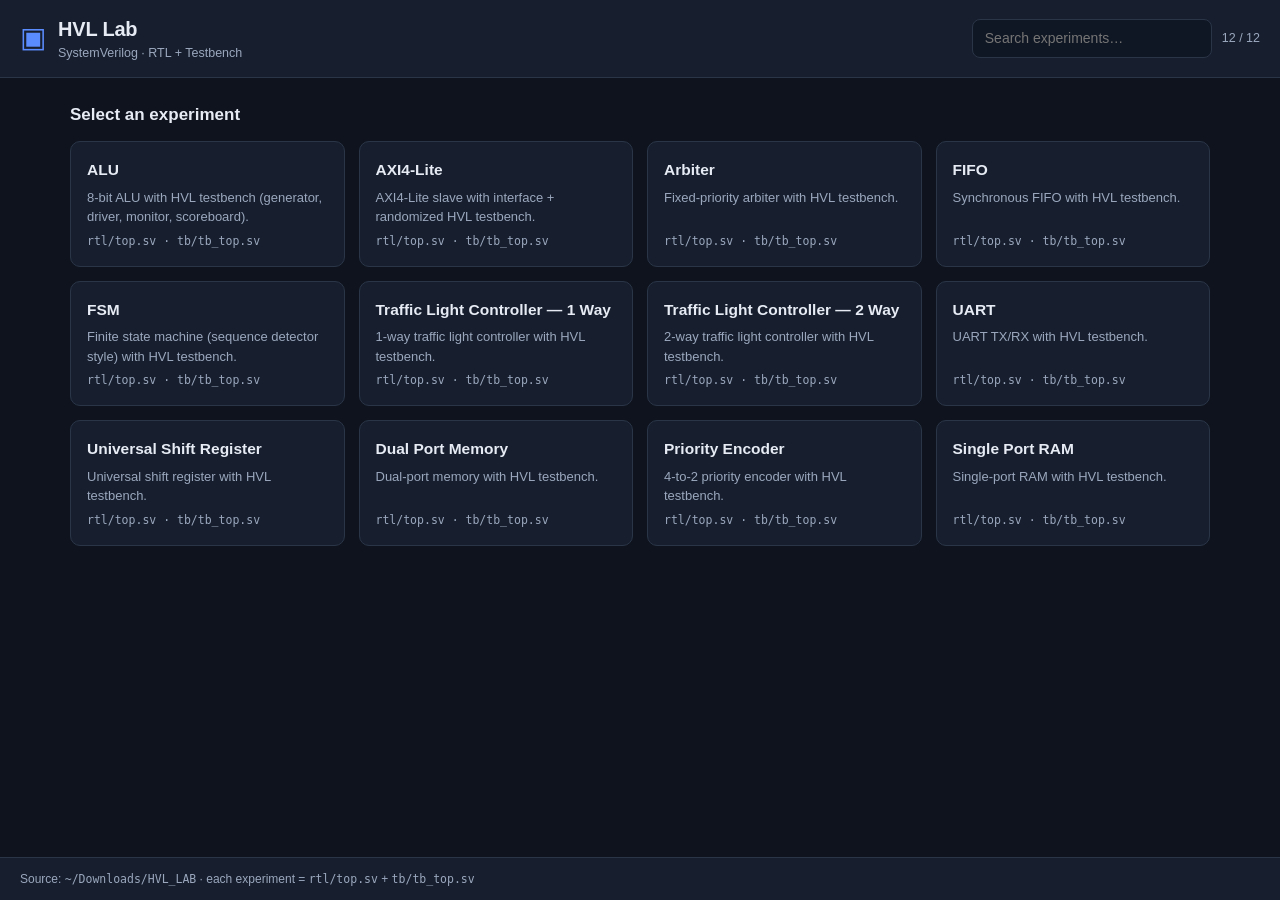
==== index.html @ 0a168c25 "Initial commit: HVL Lab SystemVerilog website" ====
<!DOCTYPE html>
<html lang="en">
<head>
<meta charset="UTF-8">
<meta name="viewport" content="width=device-width, initial-scale=1.0">
<title>HVL Lab — SystemVerilog Experiments</title>
<link rel="stylesheet" href="styles.css">
</head>
<body>

<header class="topbar">
  <div class="brand">
    <span class="brand-mark" aria-hidden="true">▣</span>
    <div>
      <h1>HVL Lab</h1>
      <p>SystemVerilog · RTL + Testbench</p>
    </div>
  </div>
  <div class="topbar-right">
    <input id="search" type="search" placeholder="Search experiments…" aria-label="Search experiments" autocomplete="off">
    <span id="count" class="count" aria-live="polite"></span>
  </div>
</header>

<main class="wrap">

  <!-- Home / experiment picker -->
  <section id="homeView" aria-label="Experiment list">
    <h2 class="section-title">Select an experiment</h2>
    <div id="grid" class="grid"></div>
    <p id="empty" class="empty" hidden>No experiments match your search.</p>
  </section>

  <!-- Detail / side-by-side code -->
  <section id="detailView" hidden aria-label="Experiment code">
    <div class="detail-head">
      <button id="backBtn" class="btn" type="button">← All experiments</button>
      <div class="detail-title">
        <h2 id="expTitle"></h2>
        <p id="expDesc"></p>
      </div>
    </div>

    <div class="detail-actions">
      <button id="copyAllBtn" class="btn primary" type="button">⧉ Copy RTL + TB</button>
      <button id="dlAllBtn" class="btn" type="button">Download both</button>
    </div>

    <div class="panes">
      <article class="pane" aria-label="RTL code">
        <div class="pane-head">
          <div>
            <strong>RTL</strong>
            <span id="rtlName" class="file"></span>
          </div>
          <div class="pane-btns">
            <button id="copyRtlBtn" class="btn small primary" type="button">⧉ Copy</button>
            <button id="dlRtlBtn" class="btn small ghost" type="button">.sv</button>
          </div>
        </div>
        <div class="code-scroll" id="rtlScroll">
          <div class="code-row">
            <div class="gutter" id="rtlGutter" aria-hidden="true"></div>
            <pre class="code"><code id="rtlCode"></code></pre>
          </div>
        </div>
      </article>

      <article class="pane" aria-label="Testbench code">
        <div class="pane-head tb">
          <div>
            <strong>Testbench</strong>
            <span id="tbName" class="file"></span>
          </div>
          <div class="pane-btns">
            <button id="copyTbBtn" class="btn small primary" type="button">⧉ Copy</button>
            <button id="dlTbBtn" class="btn small ghost" type="button">.sv</button>
          </div>
        </div>
        <div class="code-scroll" id="tbScroll">
          <div class="code-row">
            <div class="gutter" id="tbGutter" aria-hidden="true"></div>
            <pre class="code"><code id="tbCode"></code></pre>
          </div>
        </div>
      </article>
    </div>
  </section>

</main>

<footer class="footer">
  <span>Source: <code>~/Downloads/HVL_LAB</code> · each experiment = <code>rtl/top.sv</code> + <code>tb/tb_top.sv</code></span>
</footer>

<div id="toast" class="toast" role="status" aria-live="polite"></div>

<script src="experiments.js"></script>
<script src="app.js"></script>
</body>
</html>
---- styles.css ----
/* HVL Lab viewer — clean, lightweight, no dependencies. Works from file:// too. */
* { margin: 0; padding: 0; box-sizing: border-box; }

:root {
  --bg: #0e131d;
  --card: #171f2e;
  --ink: #e6ebf4;
  --muted: #9aa7bd;
  --line: #2a3547;
  --hover: #212b40;
  --pane-head: #141b2a;
  --input-bg: #101724;
  --accent: #5b8cff;
  --accent-ink: #0b1220;
  --rtl: #22d3ee;
  --tb: #a78bfa;
  --code-bg: #0a0f1c;
  --code-ink: #e2e8f0;
  --gutter-bg: #070b14;
  --gutter-line: #1a2334;
  --radius: 10px;
  color-scheme: dark;
}

html { -webkit-text-size-adjust: 100%; }
body {
  font-family: -apple-system, BlinkMacSystemFont, "Segoe UI", Roboto, Helvetica, Arial, sans-serif;
  background: var(--bg);
  color: var(--ink);
  font-size: 15px;
  line-height: 1.5;
  min-height: 100vh;
  display: flex;
  flex-direction: column;
}

/* ---------- top bar ---------- */
.topbar {
  background: var(--card);
  border-bottom: 1px solid var(--line);
  padding: 14px 20px;
  display: flex;
  align-items: center;
  gap: 16px;
  flex-wrap: wrap;
}
.brand { display: flex; align-items: center; gap: 12px; }
.brand-mark { font-size: 28px; color: var(--accent); line-height: 1; }
.brand h1 { font-size: 20px; letter-spacing: -0.01em; }
.brand p { font-size: 12.5px; color: var(--muted); }
.topbar-right { margin-left: auto; display: flex; align-items: center; gap: 10px; }
#search {
  font: inherit;
  font-size: 14px;
  padding: 8px 12px;
  border: 1px solid var(--line);
  border-radius: 8px;
  width: 240px;
  max-width: 60vw;
  background: var(--input-bg);
  color: var(--ink);
}
#search:focus { outline: 2px solid var(--accent); outline-offset: 0; border-color: var(--accent); }
.count { font-size: 12.5px; color: var(--muted); white-space: nowrap; }

/* ---------- layout ---------- */
.wrap { width: 1180px; max-width: 100%; margin: 0 auto; padding: 24px 20px 40px; flex: 1; }
.section-title { font-size: 17px; margin-bottom: 14px; }

/* ---------- cards ---------- */
.grid {
  display: grid;
  grid-template-columns: repeat(auto-fill, minmax(240px, 1fr));
  gap: 14px;
}
.card {
  font: inherit;
  text-align: left;
  background: var(--card);
  border: 1px solid var(--line);
  border-radius: var(--radius);
  padding: 16px;
  cursor: pointer;
  display: flex;
  flex-direction: column;
  gap: 6px;
  transition: border-color .12s, box-shadow .12s, transform .12s;
  color: var(--ink);
}
.card:hover, .card:focus-visible {
  border-color: var(--accent);
  box-shadow: 0 4px 16px rgba(29, 78, 216, .12);
  transform: translateY(-1px);
  outline: none;
}
.card:focus-visible { outline: 2px solid var(--accent); outline-offset: 2px; }
.card h3 { font-size: 15.5px; }
.card p { font-size: 13px; color: var(--muted); flex: 1; }
.card .meta { font-size: 11.5px; color: var(--muted); font-family: ui-monospace, SFMono-Regular, Menlo, Consolas, monospace; }
.empty { color: var(--muted); padding: 30px 0; }

/* ---------- detail ---------- */
.detail-head { display: flex; gap: 14px; align-items: flex-start; margin-bottom: 12px; flex-wrap: wrap; }
.detail-title h2 { font-size: 21px; letter-spacing: -0.01em; }
.detail-title p { color: var(--muted); font-size: 13.5px; }
.detail-actions { display: flex; gap: 8px; margin-bottom: 14px; flex-wrap: wrap; }

/* ---------- buttons ---------- */
.btn {
  font: inherit;
  font-size: 13.5px;
  font-weight: 600;
  border: 1px solid var(--line);
  background: var(--card);
  color: var(--ink);
  border-radius: 8px;
  padding: 8px 14px;
  cursor: pointer;
}
.btn:hover { border-color: var(--muted); background: var(--hover); }
.btn.primary { background: var(--accent); border-color: var(--accent); color: var(--accent-ink); }
.btn.primary:hover { background: #7ba0ff; }
.btn.ghost { background: transparent; }
.btn.small { font-size: 12.5px; padding: 5px 11px; }
.btn:active { transform: translateY(1px); }

/* ---------- side-by-side panes ---------- */
.panes { display: flex; gap: 14px; align-items: stretch; }
.pane {
  flex: 1 1 0;
  min-width: 0;
  background: var(--card);
  border: 1px solid var(--line);
  border-radius: var(--radius);
  overflow: hidden;
  display: flex;
  flex-direction: column;
}
.pane-head {
  display: flex;
  align-items: center;
  justify-content: space-between;
  gap: 8px;
  padding: 10px 12px;
  border-bottom: 1px solid var(--line);
  border-top: 3px solid var(--rtl);
  background: var(--pane-head);
  flex-wrap: wrap;
}
.pane-head.tb { border-top-color: var(--tb); }
.pane-head strong { font-size: 13.5px; }
.pane-head .file {
  font-family: ui-monospace, SFMono-Regular, Menlo, Consolas, monospace;
  font-size: 11.5px;
  color: var(--muted);
  margin-left: 8px;
}
.pane-btns { display: flex; gap: 6px; }

/* ---------- code ---------- */
.code-scroll { overflow: auto; max-height: 68vh; background: var(--code-bg); }
.code-row { display: flex; min-width: max-content; min-height: 100%; }
.gutter {
  flex: 0 0 auto;
  padding: 12px 10px 12px 14px;
  text-align: right;
  color: #64748b;
  background: var(--gutter-bg);
  border-right: 1px solid var(--gutter-line);
  font-family: ui-monospace, SFMono-Regular, Menlo, Consolas, monospace;
  font-size: 12.5px;
  line-height: 1.65;
  white-space: pre;
  user-select: none;
  -webkit-user-select: none;
}
.code {
  flex: 1;
  padding: 12px 16px;
  font-family: ui-monospace, SFMono-Regular, Menlo, Consolas, monospace;
  font-size: 12.5px;
  line-height: 1.65;
  white-space: pre;
  color: var(--code-ink);
}
.code .c-com { color: #7d8aa0; font-style: italic; }
.code .c-str { color: #a5d6a7; }
.code .c-pp  { color: #f0abfc; }
.code .c-kw  { color: #93c5fd; }
.code .c-num { color: #fbbf24; }

/* ---------- footer + toast ---------- */
.footer {
  border-top: 1px solid var(--line);
  padding: 12px 20px;
  font-size: 12px;
  color: var(--muted);
  background: var(--card);
}
.footer code { font-family: ui-monospace, SFMono-Regular, Menlo, Consolas, monospace; font-size: 11.5px; }
.toast {
  position: fixed;
  left: 50%;
  bottom: 24px;
  transform: translateX(-50%) translateY(8px);
  background: #111827;
  color: #fff;
  font-size: 13.5px;
  padding: 10px 18px;
  border-radius: 8px;
  opacity: 0;
  pointer-events: none;
  transition: opacity .15s, transform .15s;
  max-width: calc(100vw - 40px);
  z-index: 50;
}
.toast.show { opacity: 1; transform: translateX(-50%) translateY(0); }

/* ---------- small screens: stack panes ---------- */
@media (max-width: 900px) {
  .panes { flex-direction: column; }
  .code-scroll { max-height: none; }
  #search { width: 100%; }
  .topbar-right { width: 100%; }
}
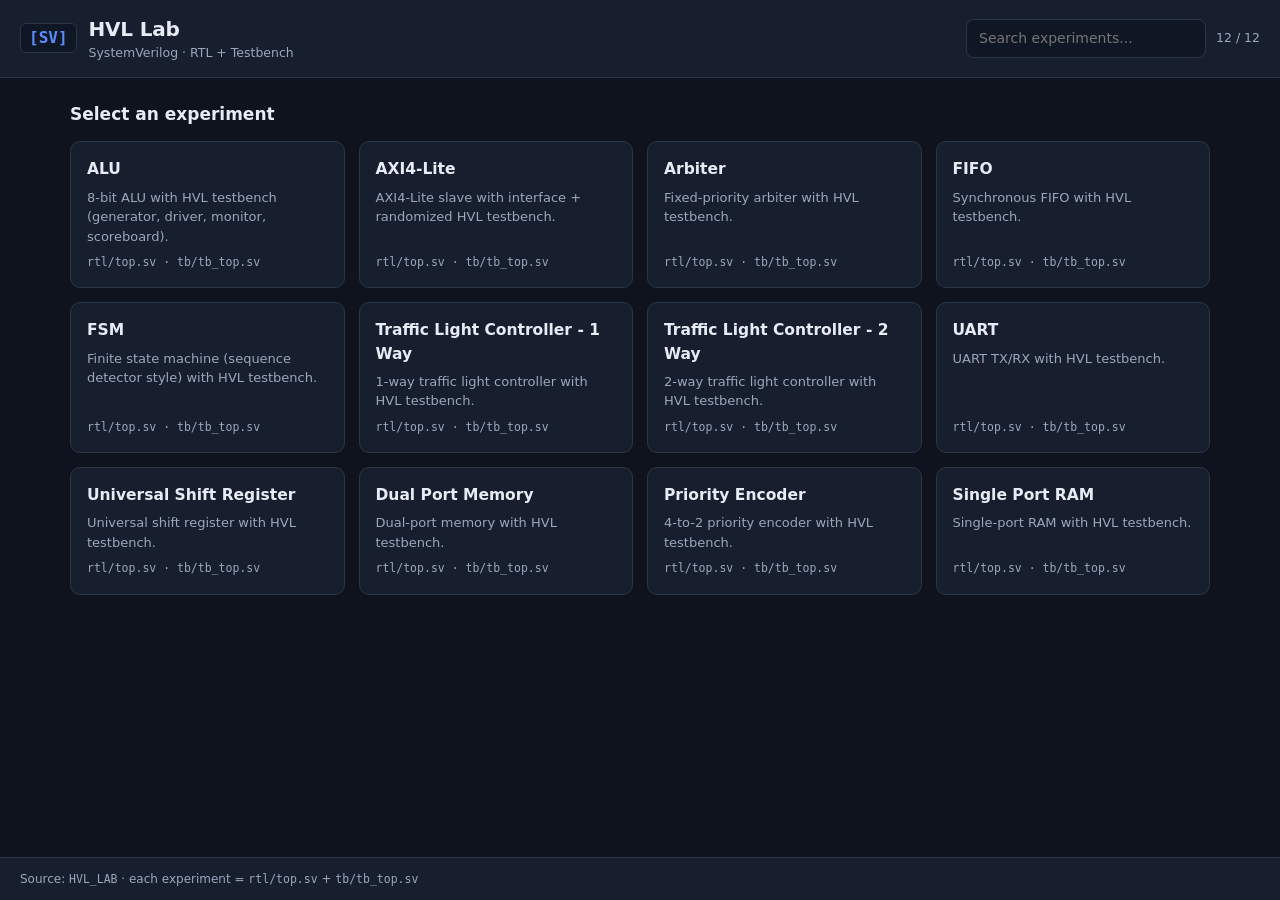
==== commit 2e42be31: "Make website 100% compatible with older college lab browsers" ====
--- a/index.html
+++ b/index.html
@@ -2,22 +2,23 @@
 <html lang="en">
 <head>
 <meta charset="UTF-8">
+<meta http-equiv="X-UA-Compatible" content="IE=edge">
 <meta name="viewport" content="width=device-width, initial-scale=1.0">
-<title>HVL Lab — SystemVerilog Experiments</title>
+<title>HVL Lab - SystemVerilog Experiments</title>
 <link rel="stylesheet" href="styles.css">
 </head>
 <body>
 
 <header class="topbar">
   <div class="brand">
-    <span class="brand-mark" aria-hidden="true">▣</span>
+    <span class="brand-mark" aria-hidden="true">[SV]</span>
     <div>
       <h1>HVL Lab</h1>
-      <p>SystemVerilog · RTL + Testbench</p>
+      <p>SystemVerilog &middot; RTL + Testbench</p>
     </div>
   </div>
   <div class="topbar-right">
-    <input id="search" type="search" placeholder="Search experiments…" aria-label="Search experiments" autocomplete="off">
+    <input id="search" type="text" placeholder="Search experiments..." aria-label="Search experiments" autocomplete="off">
     <span id="count" class="count" aria-live="polite"></span>
   </div>
 </header>
@@ -28,13 +29,13 @@
   <section id="homeView" aria-label="Experiment list">
     <h2 class="section-title">Select an experiment</h2>
     <div id="grid" class="grid"></div>
-    <p id="empty" class="empty" hidden>No experiments match your search.</p>
+    <p id="empty" class="empty" hidden style="display:none;">No experiments match your search.</p>
   </section>
 
   <!-- Detail / side-by-side code -->
-  <section id="detailView" hidden aria-label="Experiment code">
+  <section id="detailView" hidden style="display:none;" aria-label="Experiment code">
     <div class="detail-head">
-      <button id="backBtn" class="btn" type="button">← All experiments</button>
+      <button id="backBtn" class="btn" type="button">&larr; All experiments</button>
       <div class="detail-title">
         <h2 id="expTitle"></h2>
         <p id="expDesc"></p>
@@ -42,7 +43,7 @@
     </div>
 
     <div class="detail-actions">
-      <button id="copyAllBtn" class="btn primary" type="button">⧉ Copy RTL + TB</button>
+      <button id="copyAllBtn" class="btn primary" type="button">Copy RTL + TB</button>
       <button id="dlAllBtn" class="btn" type="button">Download both</button>
     </div>
 
@@ -54,7 +55,7 @@
             <span id="rtlName" class="file"></span>
           </div>
           <div class="pane-btns">
-            <button id="copyRtlBtn" class="btn small primary" type="button">⧉ Copy</button>
+            <button id="copyRtlBtn" class="btn small primary" type="button">Copy</button>
             <button id="dlRtlBtn" class="btn small ghost" type="button">.sv</button>
           </div>
         </div>
@@ -73,7 +74,7 @@
             <span id="tbName" class="file"></span>
           </div>
           <div class="pane-btns">
-            <button id="copyTbBtn" class="btn small primary" type="button">⧉ Copy</button>
+            <button id="copyTbBtn" class="btn small primary" type="button">Copy</button>
             <button id="dlTbBtn" class="btn small ghost" type="button">.sv</button>
           </div>
         </div>
@@ -90,7 +91,7 @@
 </main>
 
 <footer class="footer">
-  <span>Source: <code>~/Downloads/HVL_LAB</code> · each experiment = <code>rtl/top.sv</code> + <code>tb/tb_top.sv</code></span>
+  <span>Source: <code>HVL_LAB</code> &middot; each experiment = <code>rtl/top.sv</code> + <code>tb/tb_top.sv</code></span>
 </footer>
 
 <div id="toast" class="toast" role="status" aria-live="polite"></div>
--- a/styles.css
+++ b/styles.css
@@ -1,187 +1,285 @@
-/* HVL Lab viewer — clean, lightweight, no dependencies. Works from file:// too. */
-* { margin: 0; padding: 0; box-sizing: border-box; }
-
-:root {
-  --bg: #0e131d;
-  --card: #171f2e;
-  --ink: #e6ebf4;
-  --muted: #9aa7bd;
-  --line: #2a3547;
-  --hover: #212b40;
-  --pane-head: #141b2a;
-  --input-bg: #101724;
-  --accent: #5b8cff;
-  --accent-ink: #0b1220;
-  --rtl: #22d3ee;
-  --tb: #a78bfa;
-  --code-bg: #0a0f1c;
-  --code-ink: #e2e8f0;
-  --gutter-bg: #070b14;
-  --gutter-line: #1a2334;
-  --radius: 10px;
-  color-scheme: dark;
-}
-
-html { -webkit-text-size-adjust: 100%; }
+/* HVL Lab viewer — universal legacy-compatible stylesheet (works on old Firefox ESR, Chrome, IE11+, file://) */
+* { margin: 0; padding: 0; -webkit-box-sizing: border-box; -moz-box-sizing: border-box; box-sizing: border-box; }
+
+[hidden] { display: none !important; }
+header, main, section, article, footer { display: block; }
+
+html { -webkit-text-size-adjust: 100%; background: #0e131d; color: #e6ebf4; }
 body {
-  font-family: -apple-system, BlinkMacSystemFont, "Segoe UI", Roboto, Helvetica, Arial, sans-serif;
-  background: var(--bg);
-  color: var(--ink);
+  font-family: -apple-system, BlinkMacSystemFont, "Segoe UI", Roboto, "DejaVu Sans", "Liberation Sans", Helvetica, Arial, sans-serif;
+  background: #0e131d;
+  color: #e6ebf4;
   font-size: 15px;
   line-height: 1.5;
   min-height: 100vh;
-  display: flex;
+  display: -webkit-box;
+  display: -ms-flexbox;
+  display: flex;
+  -webkit-box-orient: vertical;
+  -webkit-box-direction: normal;
+  -ms-flex-direction: column;
   flex-direction: column;
 }
 
 /* ---------- top bar ---------- */
 .topbar {
-  background: var(--card);
-  border-bottom: 1px solid var(--line);
+  background: #171f2e;
+  border-bottom: 1px solid #2a3547;
   padding: 14px 20px;
-  display: flex;
+  display: -webkit-box;
+  display: -ms-flexbox;
+  display: flex;
+  -webkit-box-align: center;
+  -ms-flex-align: center;
   align-items: center;
-  gap: 16px;
-  flex-wrap: wrap;
-}
-.brand { display: flex; align-items: center; gap: 12px; }
-.brand-mark { font-size: 28px; color: var(--accent); line-height: 1; }
-.brand h1 { font-size: 20px; letter-spacing: -0.01em; }
-.brand p { font-size: 12.5px; color: var(--muted); }
-.topbar-right { margin-left: auto; display: flex; align-items: center; gap: 10px; }
+  -ms-flex-wrap: wrap;
+  flex-wrap: wrap;
+}
+.brand {
+  display: -webkit-box;
+  display: -ms-flexbox;
+  display: flex;
+  -webkit-box-align: center;
+  -ms-flex-align: center;
+  align-items: center;
+  margin-right: 16px;
+}
+.brand-mark {
+  font-family: "DejaVu Sans Mono", "Liberation Mono", Menlo, Consolas, monospace;
+  font-size: 16px;
+  font-weight: 700;
+  color: #5b8cff;
+  background: #101724;
+  border: 1px solid #2a3547;
+  border-radius: 6px;
+  padding: 6px 8px;
+  line-height: 1;
+  margin-right: 12px;
+}
+.brand h1 { font-size: 20px; letter-spacing: -0.01em; color: #e6ebf4; }
+.brand p { font-size: 12.5px; color: #9aa7bd; }
+.topbar-right {
+  margin-left: auto;
+  display: -webkit-box;
+  display: -ms-flexbox;
+  display: flex;
+  -webkit-box-align: center;
+  -ms-flex-align: center;
+  align-items: center;
+}
 #search {
   font: inherit;
   font-size: 14px;
   padding: 8px 12px;
-  border: 1px solid var(--line);
+  border: 1px solid #2a3547;
   border-radius: 8px;
   width: 240px;
   max-width: 60vw;
-  background: var(--input-bg);
-  color: var(--ink);
-}
-#search:focus { outline: 2px solid var(--accent); outline-offset: 0; border-color: var(--accent); }
-.count { font-size: 12.5px; color: var(--muted); white-space: nowrap; }
+  background: #101724;
+  color: #e6ebf4;
+  margin-right: 10px;
+}
+#search:focus { outline: 2px solid #5b8cff; border-color: #5b8cff; }
+.count { font-size: 12.5px; color: #9aa7bd; white-space: nowrap; }
 
 /* ---------- layout ---------- */
-.wrap { width: 1180px; max-width: 100%; margin: 0 auto; padding: 24px 20px 40px; flex: 1; }
-.section-title { font-size: 17px; margin-bottom: 14px; }
-
-/* ---------- cards ---------- */
+.wrap {
+  width: 1180px;
+  max-width: 100%;
+  margin: 0 auto;
+  padding: 24px 20px 40px;
+  -webkit-box-flex: 1;
+  -ms-flex: 1 0 auto;
+  flex: 1 0 auto;
+}
+.section-title { font-size: 17px; margin-bottom: 14px; color: #e6ebf4; }
+
+/* ---------- cards (flexbox fallback for old browsers + grid) ---------- */
 .grid {
-  display: grid;
-  grid-template-columns: repeat(auto-fill, minmax(240px, 1fr));
-  gap: 14px;
+  display: -webkit-box;
+  display: -ms-flexbox;
+  display: flex;
+  -ms-flex-wrap: wrap;
+  flex-wrap: wrap;
+  margin: -7px;
 }
 .card {
   font: inherit;
   text-align: left;
-  background: var(--card);
-  border: 1px solid var(--line);
-  border-radius: var(--radius);
+  background: #171f2e;
+  border: 1px solid #2a3547;
+  border-radius: 10px;
   padding: 16px;
   cursor: pointer;
-  display: flex;
+  display: -webkit-box;
+  display: -ms-flexbox;
+  display: flex;
+  -webkit-box-orient: vertical;
+  -webkit-box-direction: normal;
+  -ms-flex-direction: column;
   flex-direction: column;
-  gap: 6px;
-  transition: border-color .12s, box-shadow .12s, transform .12s;
-  color: var(--ink);
-}
-.card:hover, .card:focus-visible {
-  border-color: var(--accent);
-  box-shadow: 0 4px 16px rgba(29, 78, 216, .12);
-  transform: translateY(-1px);
+  width: 270px;
+  -webkit-box-flex: 1;
+  -ms-flex: 1 1 250px;
+  flex: 1 1 250px;
+  margin: 7px;
+  color: #e6ebf4;
+  transition: border-color .12s, box-shadow .12s;
+}
+.card:hover, .card:focus {
+  border-color: #5b8cff;
+  box-shadow: 0 4px 16px rgba(29, 78, 216, .18);
   outline: none;
 }
-.card:focus-visible { outline: 2px solid var(--accent); outline-offset: 2px; }
-.card h3 { font-size: 15.5px; }
-.card p { font-size: 13px; color: var(--muted); flex: 1; }
-.card .meta { font-size: 11.5px; color: var(--muted); font-family: ui-monospace, SFMono-Regular, Menlo, Consolas, monospace; }
-.empty { color: var(--muted); padding: 30px 0; }
+.card h3 { font-size: 15.5px; margin-bottom: 6px; color: #e6ebf4; }
+.card p { font-size: 13px; color: #9aa7bd; margin-bottom: 8px; -webkit-box-flex: 1; -ms-flex: 1 0 auto; flex: 1 0 auto; }
+.card .meta {
+  font-size: 11.5px;
+  color: #9aa7bd;
+  font-family: "DejaVu Sans Mono", "Liberation Mono", SFMono-Regular, Menlo, Consolas, monospace;
+}
+.empty { color: #9aa7bd; padding: 30px 0; }
 
 /* ---------- detail ---------- */
-.detail-head { display: flex; gap: 14px; align-items: flex-start; margin-bottom: 12px; flex-wrap: wrap; }
-.detail-title h2 { font-size: 21px; letter-spacing: -0.01em; }
-.detail-title p { color: var(--muted); font-size: 13.5px; }
-.detail-actions { display: flex; gap: 8px; margin-bottom: 14px; flex-wrap: wrap; }
+.detail-head {
+  display: -webkit-box;
+  display: -ms-flexbox;
+  display: flex;
+  -webkit-box-align: start;
+  -ms-flex-align: start;
+  align-items: flex-start;
+  margin-bottom: 12px;
+  -ms-flex-wrap: wrap;
+  flex-wrap: wrap;
+}
+.detail-head #backBtn { margin-right: 14px; margin-bottom: 6px; }
+.detail-title h2 { font-size: 21px; letter-spacing: -0.01em; color: #e6ebf4; }
+.detail-title p { color: #9aa7bd; font-size: 13.5px; }
+.detail-actions {
+  display: -webkit-box;
+  display: -ms-flexbox;
+  display: flex;
+  margin-bottom: 14px;
+  -ms-flex-wrap: wrap;
+  flex-wrap: wrap;
+}
+.detail-actions .btn { margin-right: 8px; margin-bottom: 6px; }
 
 /* ---------- buttons ---------- */
 .btn {
   font: inherit;
   font-size: 13.5px;
   font-weight: 600;
-  border: 1px solid var(--line);
-  background: var(--card);
-  color: var(--ink);
+  border: 1px solid #2a3547;
+  background: #171f2e;
+  color: #e6ebf4;
   border-radius: 8px;
   padding: 8px 14px;
   cursor: pointer;
-}
-.btn:hover { border-color: var(--muted); background: var(--hover); }
-.btn.primary { background: var(--accent); border-color: var(--accent); color: var(--accent-ink); }
+  display: inline-block;
+}
+.btn:hover { border-color: #9aa7bd; background: #212b40; }
+.btn.primary { background: #5b8cff; border-color: #5b8cff; color: #0b1220; }
 .btn.primary:hover { background: #7ba0ff; }
 .btn.ghost { background: transparent; }
 .btn.small { font-size: 12.5px; padding: 5px 11px; }
-.btn:active { transform: translateY(1px); }
 
 /* ---------- side-by-side panes ---------- */
-.panes { display: flex; gap: 14px; align-items: stretch; }
+.panes {
+  display: -webkit-box;
+  display: -ms-flexbox;
+  display: flex;
+  -webkit-box-align: stretch;
+  -ms-flex-align: stretch;
+  align-items: stretch;
+}
 .pane {
-  flex: 1 1 0;
+  -webkit-box-flex: 1;
+  -ms-flex: 1 1 0%;
+  flex: 1 1 0%;
+  width: 49%;
   min-width: 0;
-  background: var(--card);
-  border: 1px solid var(--line);
-  border-radius: var(--radius);
+  background: #171f2e;
+  border: 1px solid #2a3547;
+  border-radius: 10px;
   overflow: hidden;
-  display: flex;
+  display: -webkit-box;
+  display: -ms-flexbox;
+  display: flex;
+  -webkit-box-orient: vertical;
+  -webkit-box-direction: normal;
+  -ms-flex-direction: column;
   flex-direction: column;
 }
+.pane + .pane { margin-left: 14px; }
 .pane-head {
-  display: flex;
+  display: -webkit-box;
+  display: -ms-flexbox;
+  display: flex;
+  -webkit-box-align: center;
+  -ms-flex-align: center;
   align-items: center;
+  -webkit-box-pack: justify;
+  -ms-flex-pack: justify;
   justify-content: space-between;
-  gap: 8px;
   padding: 10px 12px;
-  border-bottom: 1px solid var(--line);
-  border-top: 3px solid var(--rtl);
-  background: var(--pane-head);
-  flex-wrap: wrap;
-}
-.pane-head.tb { border-top-color: var(--tb); }
-.pane-head strong { font-size: 13.5px; }
+  border-bottom: 1px solid #2a3547;
+  border-top: 3px solid #22d3ee;
+  background: #141b2a;
+  -ms-flex-wrap: wrap;
+  flex-wrap: wrap;
+}
+.pane-head.tb { border-top-color: #a78bfa; }
+.pane-head strong { font-size: 13.5px; color: #e6ebf4; }
 .pane-head .file {
-  font-family: ui-monospace, SFMono-Regular, Menlo, Consolas, monospace;
+  font-family: "DejaVu Sans Mono", "Liberation Mono", SFMono-Regular, Menlo, Consolas, monospace;
   font-size: 11.5px;
-  color: var(--muted);
+  color: #9aa7bd;
   margin-left: 8px;
 }
-.pane-btns { display: flex; gap: 6px; }
+.pane-btns {
+  display: -webkit-box;
+  display: -ms-flexbox;
+  display: flex;
+}
+.pane-btns .btn + .btn { margin-left: 6px; }
 
 /* ---------- code ---------- */
-.code-scroll { overflow: auto; max-height: 68vh; background: var(--code-bg); }
-.code-row { display: flex; min-width: max-content; min-height: 100%; }
+.code-scroll { overflow: auto; max-height: 68vh; background: #0a0f1c; }
+.code-row {
+  display: -webkit-box;
+  display: -ms-flexbox;
+  display: flex;
+  min-height: 100%;
+}
 .gutter {
+  -webkit-box-flex: 0;
+  -ms-flex: 0 0 auto;
   flex: 0 0 auto;
   padding: 12px 10px 12px 14px;
   text-align: right;
   color: #64748b;
-  background: var(--gutter-bg);
-  border-right: 1px solid var(--gutter-line);
-  font-family: ui-monospace, SFMono-Regular, Menlo, Consolas, monospace;
+  background: #070b14;
+  border-right: 1px solid #1a2334;
+  font-family: "DejaVu Sans Mono", "Liberation Mono", SFMono-Regular, Menlo, Consolas, monospace;
   font-size: 12.5px;
   line-height: 1.65;
   white-space: pre;
+  -webkit-user-select: none;
+  -moz-user-select: none;
+  -ms-user-select: none;
   user-select: none;
-  -webkit-user-select: none;
 }
 .code {
-  flex: 1;
+  -webkit-box-flex: 1;
+  -ms-flex: 1 0 auto;
+  flex: 1 0 auto;
   padding: 12px 16px;
-  font-family: ui-monospace, SFMono-Regular, Menlo, Consolas, monospace;
+  font-family: "DejaVu Sans Mono", "Liberation Mono", SFMono-Regular, Menlo, Consolas, monospace;
   font-size: 12.5px;
   line-height: 1.65;
   white-space: pre;
-  color: var(--code-ink);
+  color: #e2e8f0;
 }
 .code .c-com { color: #7d8aa0; font-style: italic; }
 .code .c-str { color: #a5d6a7; }
@@ -191,35 +289,49 @@
 
 /* ---------- footer + toast ---------- */
 .footer {
-  border-top: 1px solid var(--line);
+  border-top: 1px solid #2a3547;
   padding: 12px 20px;
   font-size: 12px;
-  color: var(--muted);
-  background: var(--card);
-}
-.footer code { font-family: ui-monospace, SFMono-Regular, Menlo, Consolas, monospace; font-size: 11.5px; }
+  color: #9aa7bd;
+  background: #171f2e;
+}
+.footer code {
+  font-family: "DejaVu Sans Mono", "Liberation Mono", SFMono-Regular, Menlo, Consolas, monospace;
+  font-size: 11.5px;
+}
 .toast {
   position: fixed;
   left: 50%;
   bottom: 24px;
-  transform: translateX(-50%) translateY(8px);
+  -webkit-transform: translateX(-50%);
+  -ms-transform: translateX(-50%);
+  transform: translateX(-50%);
   background: #111827;
-  color: #fff;
+  border: 1px solid #5b8cff;
+  color: #ffffff;
   font-size: 13.5px;
   padding: 10px 18px;
   border-radius: 8px;
   opacity: 0;
+  visibility: hidden;
   pointer-events: none;
-  transition: opacity .15s, transform .15s;
-  max-width: calc(100vw - 40px);
+  transition: opacity .15s;
+  max-width: 90%;
   z-index: 50;
 }
-.toast.show { opacity: 1; transform: translateX(-50%) translateY(0); }
+.toast.show { opacity: 1; visibility: visible; }
 
 /* ---------- small screens: stack panes ---------- */
 @media (max-width: 900px) {
-  .panes { flex-direction: column; }
+  .panes {
+    -webkit-box-orient: vertical;
+    -webkit-box-direction: normal;
+    -ms-flex-direction: column;
+    flex-direction: column;
+  }
+  .pane { width: 100%; }
+  .pane + .pane { margin-left: 0; margin-top: 14px; }
   .code-scroll { max-height: none; }
   #search { width: 100%; }
-  .topbar-right { width: 100%; }
-}
+  .topbar-right { width: 100%; margin-top: 10px; }
+}
